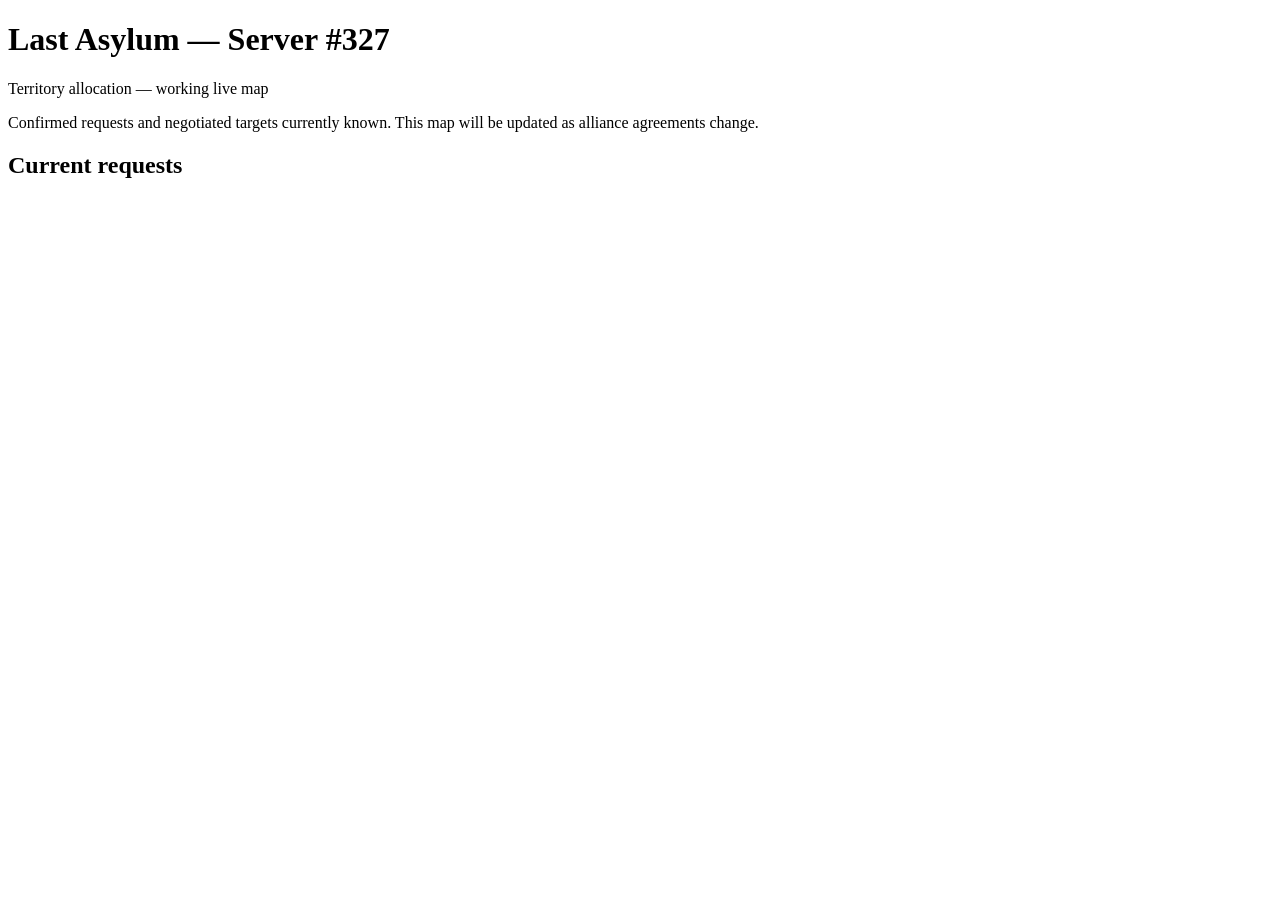
==== index.html @ d481925c "Create initial live Server 327 territory map" ====
<!doctype html>
<html lang="en"><head><meta charset="utf-8"><meta name="viewport" content="width=device-width,initial-scale=1"><title>Server 327 Territory Map</title><link rel="stylesheet" href="style.css"></head><body><header><h1>Last Asylum — Server #327</h1><p>Territory allocation — working live map</p></header><main><section class="notice">Confirmed requests and negotiated targets currently known. This map will be updated as alliance agreements change.</section><div id="map"></div><section><h2>Current requests</h2><div id="requests"></div></section></main><script src="data.js"></script><script src="app.js"></script></body></html>
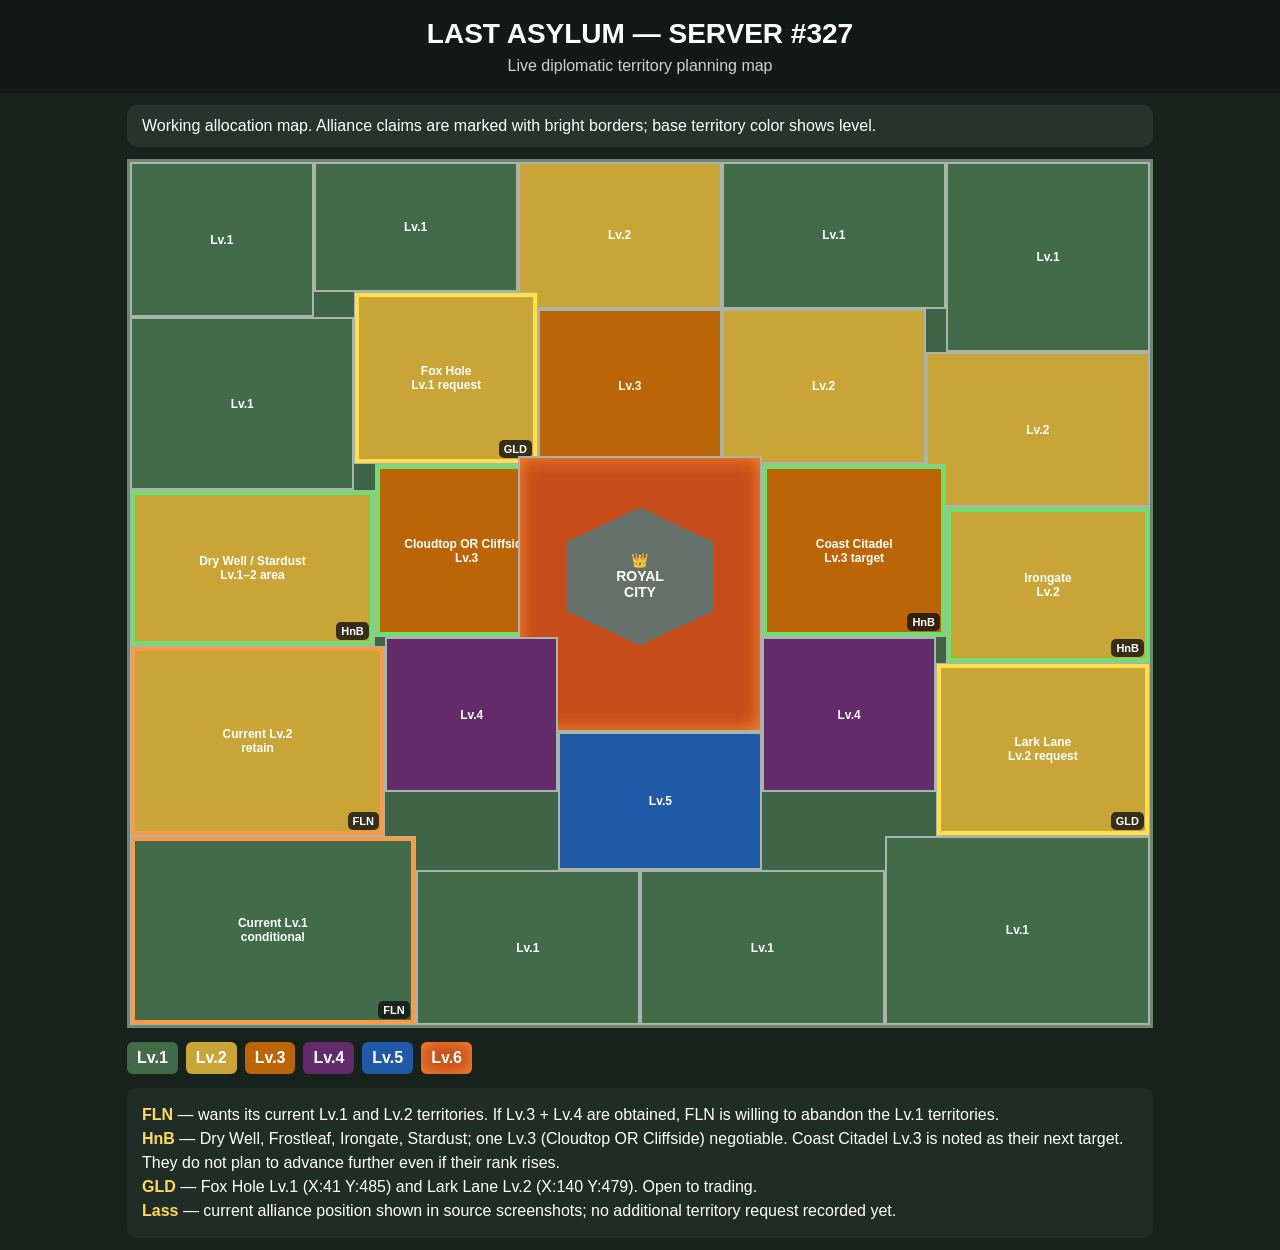
==== commit b10d3580: "Rebuild Server 327 map in game-style territory layout" ====
--- a/index.html
+++ b/index.html
@@ -1,2 +1 @@
-<!doctype html>
-<html lang="en"><head><meta charset="utf-8"><meta name="viewport" content="width=device-width,initial-scale=1"><title>Server 327 Territory Map</title><link rel="stylesheet" href="style.css"></head><body><header><h1>Last Asylum — Server #327</h1><p>Territory allocation — working live map</p></header><main><section class="notice">Confirmed requests and negotiated targets currently known. This map will be updated as alliance agreements change.</section><div id="map"></div><section><h2>Current requests</h2><div id="requests"></div></section></main><script src="data.js"></script><script src="app.js"></script></body></html>+<!doctype html><html lang="en"><head><meta charset="utf-8"><meta name="viewport" content="width=device-width,initial-scale=1"><title>Server 327 Territory Map</title><style>*{box-sizing:border-box}body{margin:0;background:#17221d;color:#fff;font-family:Arial,sans-serif}header{text-align:center;padding:18px 10px;background:#111a16}h1{margin:0;font-size:28px}header p{margin:7px 0 0;color:#cbd6cf}.wrap{max-width:1050px;margin:auto;padding:12px}.note{background:#26342c;padding:12px 15px;border-radius:10px;margin-bottom:12px}.map{position:relative;width:100%;aspect-ratio:1.18;background:#3f6448;border:3px solid #718474;overflow:hidden}.t{position:absolute;border:2px solid #aab5aa;display:flex;align-items:center;justify-content:center;text-align:center;font-weight:700;font-size:12px;padding:5px}.l1{background:#426b49}.l2{background:#c8a536}.l3{background:#bc6507}.l4{background:#632b69}.l5{background:#2059a6}.l6{background:#c64d19;box-shadow:0 0 18px #ff8b32 inset}.royal{position:absolute;left:42%;top:40%;width:16%;height:16%;background:#66706b;clip-path:polygon(50% 0,95% 25%,95% 75%,50% 100%,5% 75%,5% 25%);display:flex;align-items:center;justify-content:center;text-align:center;font-weight:bold;font-size:14px;z-index:5}.claim{outline:4px solid #fff;outline-offset:-5px}.claim:after{content:attr(data-a);position:absolute;right:4px;bottom:4px;background:#111c;padding:3px 5px;border-radius:5px;font-size:11px}.fln{outline-color:#ff9945}.hnb{outline-color:#6ee06e}.gld{outline-color:#ffe04b}.lass{outline-color:#e77aff}.legend{display:flex;gap:8px;flex-wrap:wrap;margin:14px 0}.key{padding:7px 10px;border-radius:6px;font-weight:bold}.requests{background:#202d26;padding:15px;border-radius:10px;line-height:1.5}.requests b{color:#ffd95a}@media(max-width:650px){.t{font-size:8px;padding:2px}.royal{font-size:9px}.claim:after{font-size:7px;padding:2px}.wrap{padding:5px}}</style></head><body><header><h1>LAST ASYLUM — SERVER #327</h1><p>Live diplomatic territory planning map</p></header><div class="wrap"><div class="note">Working allocation map. Alliance claims are marked with bright borders; base territory color shows level.</div><div class="map"><div class="t l1" style="left:0;top:0;width:18%;height:18%">Lv.1</div><div class="t l1" style="left:18%;top:0;width:20%;height:15%">Lv.1</div><div class="t l2" style="left:38%;top:0;width:20%;height:17%">Lv.2</div><div class="t l1" style="left:58%;top:0;width:22%;height:17%">Lv.1</div><div class="t l1" style="left:80%;top:0;width:20%;height:22%">Lv.1</div><div class="t l1" style="left:0;top:18%;width:22%;height:20%">Lv.1</div><div class="t l2 gld claim" data-a="GLD" style="left:22%;top:15%;width:18%;height:20%">Fox Hole<br>Lv.1 request</div><div class="t l3" style="left:40%;top:17%;width:18%;height:18%">Lv.3</div><div class="t l2" style="left:58%;top:17%;width:20%;height:18%">Lv.2</div><div class="t l2" style="left:78%;top:22%;width:22%;height:18%">Lv.2</div><div class="t l2 hnb claim" data-a="HnB" style="left:0;top:38%;width:24%;height:18%">Dry Well / Stardust<br>Lv.1–2 area</div><div class="t l3 hnb claim" data-a="HnB" style="left:24%;top:35%;width:18%;height:20%">Cloudtop OR Cliffside<br>Lv.3</div><div class="t l6" style="left:38%;top:34%;width:24%;height:32%">Inner Zone</div><div class="t l3 hnb claim" data-a="HnB" style="left:62%;top:35%;width:18%;height:20%">Coast Citadel<br>Lv.3 target</div><div class="t l2 hnb claim" data-a="HnB" style="left:80%;top:40%;width:20%;height:18%">Irongate<br>Lv.2</div><div class="royal">👑<br>ROYAL<br>CITY</div><div class="t l4" style="left:25%;top:55%;width:17%;height:18%">Lv.4</div><div class="t l4" style="left:62%;top:55%;width:17%;height:18%">Lv.4</div><div class="t l5" style="left:42%;top:66%;width:20%;height:16%">Lv.5</div><div class="t l2 fln claim" data-a="FLN" style="left:0;top:56%;width:25%;height:22%">Current Lv.2<br>retain</div><div class="t l2 gld claim" data-a="GLD" style="left:79%;top:58%;width:21%;height:20%">Lark Lane<br>Lv.2 request</div><div class="t l1 fln claim" data-a="FLN" style="left:0;top:78%;width:28%;height:22%">Current Lv.1<br>conditional</div><div class="t l1" style="left:28%;top:82%;width:22%;height:18%">Lv.1</div><div class="t l1" style="left:50%;top:82%;width:24%;height:18%">Lv.1</div><div class="t l1" style="left:74%;top:78%;width:26%;height:22%">Lv.1</div></div><div class="legend"><span class="key l1">Lv.1</span><span class="key l2">Lv.2</span><span class="key l3">Lv.3</span><span class="key l4">Lv.4</span><span class="key l5">Lv.5</span><span class="key l6">Lv.6</span></div><div class="requests"><b>FLN</b> — wants its current Lv.1 and Lv.2 territories. If Lv.3 + Lv.4 are obtained, FLN is willing to abandon the Lv.1 territories.<br><b>HnB</b> — Dry Well, Frostleaf, Irongate, Stardust; one Lv.3 (Cloudtop OR Cliffside) negotiable. Coast Citadel Lv.3 is noted as their next target. They do not plan to advance further even if their rank rises.<br><b>GLD</b> — Fox Hole Lv.1 (X:41 Y:485) and Lark Lane Lv.2 (X:140 Y:479). Open to trading.<br><b>Lass</b> — current alliance position shown in source screenshots; no additional territory request recorded yet.</div></div></body></html>
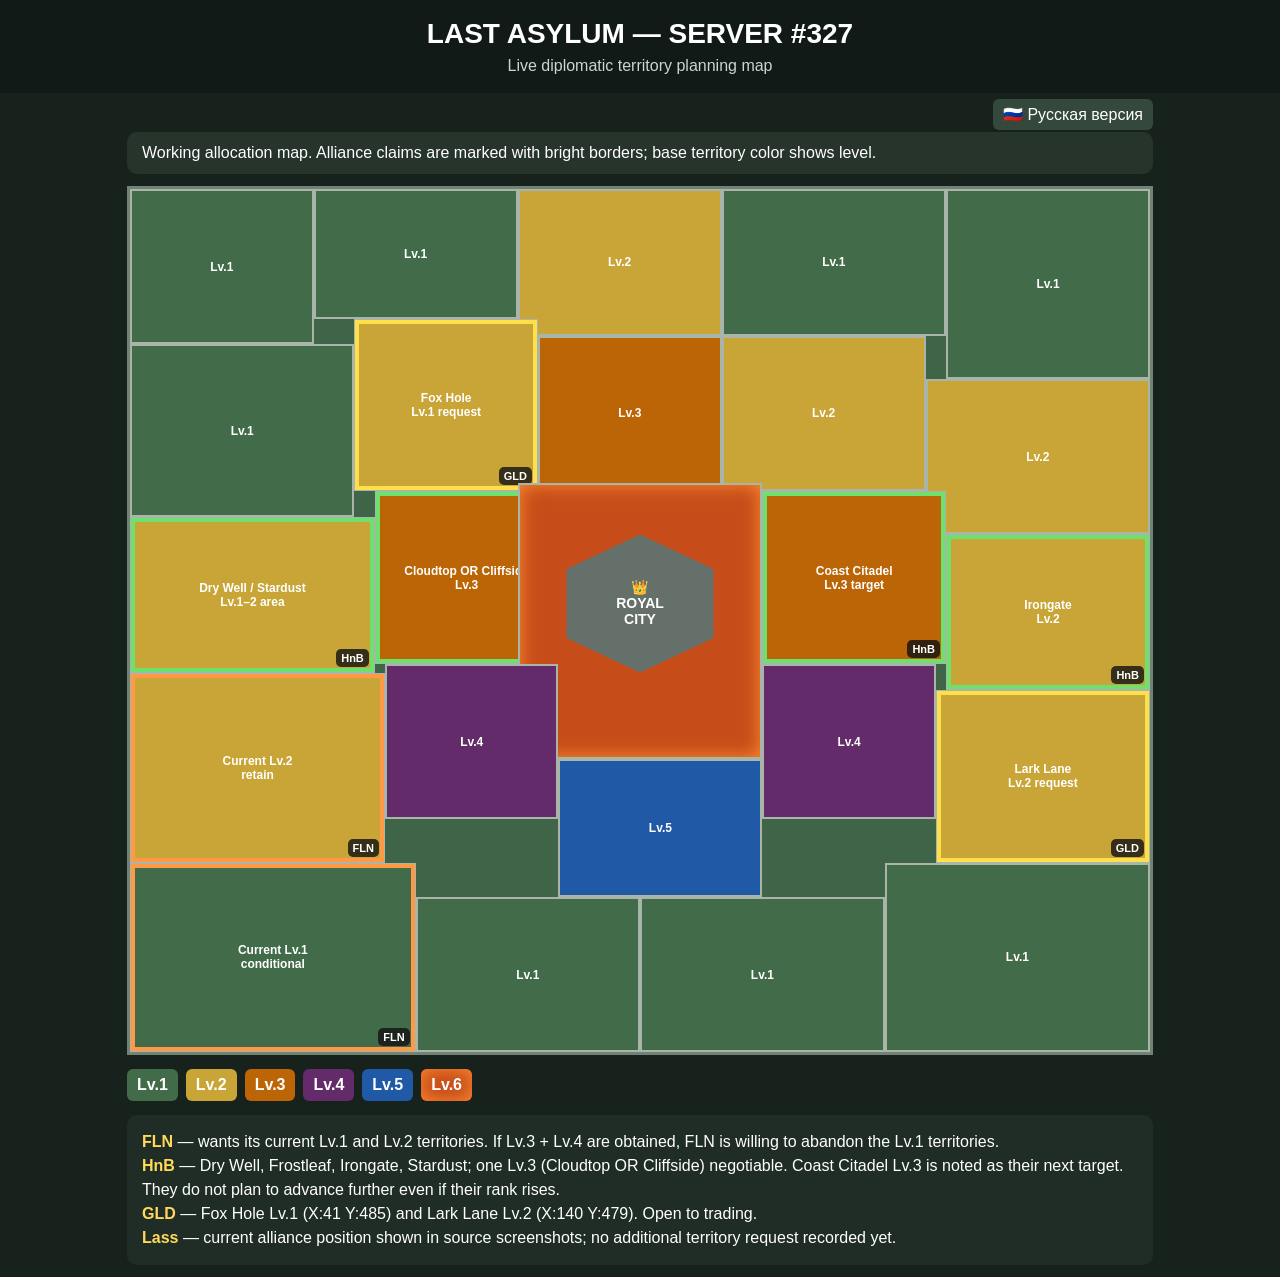
==== commit 9d6beca2: "Add Russian language switch to English map" ====
--- a/index.html
+++ b/index.html
@@ -1 +1 @@
-<!doctype html><html lang="en"><head><meta charset="utf-8"><meta name="viewport" content="width=device-width,initial-scale=1"><title>Server 327 Territory Map</title><style>*{box-sizing:border-box}body{margin:0;background:#17221d;color:#fff;font-family:Arial,sans-serif}header{text-align:center;padding:18px 10px;background:#111a16}h1{margin:0;font-size:28px}header p{margin:7px 0 0;color:#cbd6cf}.wrap{max-width:1050px;margin:auto;padding:12px}.note{background:#26342c;padding:12px 15px;border-radius:10px;margin-bottom:12px}.map{position:relative;width:100%;aspect-ratio:1.18;background:#3f6448;border:3px solid #718474;overflow:hidden}.t{position:absolute;border:2px solid #aab5aa;display:flex;align-items:center;justify-content:center;text-align:center;font-weight:700;font-size:12px;padding:5px}.l1{background:#426b49}.l2{background:#c8a536}.l3{background:#bc6507}.l4{background:#632b69}.l5{background:#2059a6}.l6{background:#c64d19;box-shadow:0 0 18px #ff8b32 inset}.royal{position:absolute;left:42%;top:40%;width:16%;height:16%;background:#66706b;clip-path:polygon(50% 0,95% 25%,95% 75%,50% 100%,5% 75%,5% 25%);display:flex;align-items:center;justify-content:center;text-align:center;font-weight:bold;font-size:14px;z-index:5}.claim{outline:4px solid #fff;outline-offset:-5px}.claim:after{content:attr(data-a);position:absolute;right:4px;bottom:4px;background:#111c;padding:3px 5px;border-radius:5px;font-size:11px}.fln{outline-color:#ff9945}.hnb{outline-color:#6ee06e}.gld{outline-color:#ffe04b}.lass{outline-color:#e77aff}.legend{display:flex;gap:8px;flex-wrap:wrap;margin:14px 0}.key{padding:7px 10px;border-radius:6px;font-weight:bold}.requests{background:#202d26;padding:15px;border-radius:10px;line-height:1.5}.requests b{color:#ffd95a}@media(max-width:650px){.t{font-size:8px;padding:2px}.royal{font-size:9px}.claim:after{font-size:7px;padding:2px}.wrap{padding:5px}}</style></head><body><header><h1>LAST ASYLUM — SERVER #327</h1><p>Live diplomatic territory planning map</p></header><div class="wrap"><div class="note">Working allocation map. Alliance claims are marked with bright borders; base territory color shows level.</div><div class="map"><div class="t l1" style="left:0;top:0;width:18%;height:18%">Lv.1</div><div class="t l1" style="left:18%;top:0;width:20%;height:15%">Lv.1</div><div class="t l2" style="left:38%;top:0;width:20%;height:17%">Lv.2</div><div class="t l1" style="left:58%;top:0;width:22%;height:17%">Lv.1</div><div class="t l1" style="left:80%;top:0;width:20%;height:22%">Lv.1</div><div class="t l1" style="left:0;top:18%;width:22%;height:20%">Lv.1</div><div class="t l2 gld claim" data-a="GLD" style="left:22%;top:15%;width:18%;height:20%">Fox Hole<br>Lv.1 request</div><div class="t l3" style="left:40%;top:17%;width:18%;height:18%">Lv.3</div><div class="t l2" style="left:58%;top:17%;width:20%;height:18%">Lv.2</div><div class="t l2" style="left:78%;top:22%;width:22%;height:18%">Lv.2</div><div class="t l2 hnb claim" data-a="HnB" style="left:0;top:38%;width:24%;height:18%">Dry Well / Stardust<br>Lv.1–2 area</div><div class="t l3 hnb claim" data-a="HnB" style="left:24%;top:35%;width:18%;height:20%">Cloudtop OR Cliffside<br>Lv.3</div><div class="t l6" style="left:38%;top:34%;width:24%;height:32%">Inner Zone</div><div class="t l3 hnb claim" data-a="HnB" style="left:62%;top:35%;width:18%;height:20%">Coast Citadel<br>Lv.3 target</div><div class="t l2 hnb claim" data-a="HnB" style="left:80%;top:40%;width:20%;height:18%">Irongate<br>Lv.2</div><div class="royal">👑<br>ROYAL<br>CITY</div><div class="t l4" style="left:25%;top:55%;width:17%;height:18%">Lv.4</div><div class="t l4" style="left:62%;top:55%;width:17%;height:18%">Lv.4</div><div class="t l5" style="left:42%;top:66%;width:20%;height:16%">Lv.5</div><div class="t l2 fln claim" data-a="FLN" style="left:0;top:56%;width:25%;height:22%">Current Lv.2<br>retain</div><div class="t l2 gld claim" data-a="GLD" style="left:79%;top:58%;width:21%;height:20%">Lark Lane<br>Lv.2 request</div><div class="t l1 fln claim" data-a="FLN" style="left:0;top:78%;width:28%;height:22%">Current Lv.1<br>conditional</div><div class="t l1" style="left:28%;top:82%;width:22%;height:18%">Lv.1</div><div class="t l1" style="left:50%;top:82%;width:24%;height:18%">Lv.1</div><div class="t l1" style="left:74%;top:78%;width:26%;height:22%">Lv.1</div></div><div class="legend"><span class="key l1">Lv.1</span><span class="key l2">Lv.2</span><span class="key l3">Lv.3</span><span class="key l4">Lv.4</span><span class="key l5">Lv.5</span><span class="key l6">Lv.6</span></div><div class="requests"><b>FLN</b> — wants its current Lv.1 and Lv.2 territories. If Lv.3 + Lv.4 are obtained, FLN is willing to abandon the Lv.1 territories.<br><b>HnB</b> — Dry Well, Frostleaf, Irongate, Stardust; one Lv.3 (Cloudtop OR Cliffside) negotiable. Coast Citadel Lv.3 is noted as their next target. They do not plan to advance further even if their rank rises.<br><b>GLD</b> — Fox Hole Lv.1 (X:41 Y:485) and Lark Lane Lv.2 (X:140 Y:479). Open to trading.<br><b>Lass</b> — current alliance position shown in source screenshots; no additional territory request recorded yet.</div></div></body></html>+<!doctype html><html lang="en"><head><meta charset="utf-8"><meta name="viewport" content="width=device-width,initial-scale=1"><title>Server 327 Territory Map</title><style>*{box-sizing:border-box}body{margin:0;background:#17221d;color:#fff;font-family:Arial,sans-serif}header{text-align:center;padding:18px 10px;background:#111a16}h1{margin:0;font-size:28px}header p{margin:7px 0 0;color:#cbd6cf}.wrap{max-width:1050px;margin:auto;padding:12px}.note{background:#26342c;padding:12px 15px;border-radius:10px;margin-bottom:12px}.lang{text-align:right;margin-bottom:8px}.lang a{color:#fff;background:#34483b;padding:7px 10px;border-radius:6px;text-decoration:none}.map{position:relative;width:100%;aspect-ratio:1.18;background:#3f6448;border:3px solid #718474;overflow:hidden}.t{position:absolute;border:2px solid #aab5aa;display:flex;align-items:center;justify-content:center;text-align:center;font-weight:700;font-size:12px;padding:5px}.l1{background:#426b49}.l2{background:#c8a536}.l3{background:#bc6507}.l4{background:#632b69}.l5{background:#2059a6}.l6{background:#c64d19;box-shadow:0 0 18px #ff8b32 inset}.royal{position:absolute;left:42%;top:40%;width:16%;height:16%;background:#66706b;clip-path:polygon(50% 0,95% 25%,95% 75%,50% 100%,5% 75%,5% 25%);display:flex;align-items:center;justify-content:center;text-align:center;font-weight:bold;font-size:14px;z-index:5}.claim{outline:4px solid #fff;outline-offset:-5px}.claim:after{content:attr(data-a);position:absolute;right:4px;bottom:4px;background:#111c;padding:3px 5px;border-radius:5px;font-size:11px}.fln{outline-color:#ff9945}.hnb{outline-color:#6ee06e}.gld{outline-color:#ffe04b}.lass{outline-color:#e77aff}.legend{display:flex;gap:8px;flex-wrap:wrap;margin:14px 0}.key{padding:7px 10px;border-radius:6px;font-weight:bold}.requests{background:#202d26;padding:15px;border-radius:10px;line-height:1.5}.requests b{color:#ffd95a}@media(max-width:650px){.t{font-size:8px;padding:2px}.royal{font-size:9px}.claim:after{font-size:7px;padding:2px}.wrap{padding:5px}}</style></head><body><header><h1>LAST ASYLUM — SERVER #327</h1><p>Live diplomatic territory planning map</p></header><div class="wrap"><div class="lang"><a href="ru.html">🇷🇺 Русская версия</a></div><div class="note">Working allocation map. Alliance claims are marked with bright borders; base territory color shows level.</div><div class="map"><div class="t l1" style="left:0;top:0;width:18%;height:18%">Lv.1</div><div class="t l1" style="left:18%;top:0;width:20%;height:15%">Lv.1</div><div class="t l2" style="left:38%;top:0;width:20%;height:17%">Lv.2</div><div class="t l1" style="left:58%;top:0;width:22%;height:17%">Lv.1</div><div class="t l1" style="left:80%;top:0;width:20%;height:22%">Lv.1</div><div class="t l1" style="left:0;top:18%;width:22%;height:20%">Lv.1</div><div class="t l2 gld claim" data-a="GLD" style="left:22%;top:15%;width:18%;height:20%">Fox Hole<br>Lv.1 request</div><div class="t l3" style="left:40%;top:17%;width:18%;height:18%">Lv.3</div><div class="t l2" style="left:58%;top:17%;width:20%;height:18%">Lv.2</div><div class="t l2" style="left:78%;top:22%;width:22%;height:18%">Lv.2</div><div class="t l2 hnb claim" data-a="HnB" style="left:0;top:38%;width:24%;height:18%">Dry Well / Stardust<br>Lv.1–2 area</div><div class="t l3 hnb claim" data-a="HnB" style="left:24%;top:35%;width:18%;height:20%">Cloudtop OR Cliffside<br>Lv.3</div><div class="t l6" style="left:38%;top:34%;width:24%;height:32%">Inner Zone</div><div class="t l3 hnb claim" data-a="HnB" style="left:62%;top:35%;width:18%;height:20%">Coast Citadel<br>Lv.3 target</div><div class="t l2 hnb claim" data-a="HnB" style="left:80%;top:40%;width:20%;height:18%">Irongate<br>Lv.2</div><div class="royal">👑<br>ROYAL<br>CITY</div><div class="t l4" style="left:25%;top:55%;width:17%;height:18%">Lv.4</div><div class="t l4" style="left:62%;top:55%;width:17%;height:18%">Lv.4</div><div class="t l5" style="left:42%;top:66%;width:20%;height:16%">Lv.5</div><div class="t l2 fln claim" data-a="FLN" style="left:0;top:56%;width:25%;height:22%">Current Lv.2<br>retain</div><div class="t l2 gld claim" data-a="GLD" style="left:79%;top:58%;width:21%;height:20%">Lark Lane<br>Lv.2 request</div><div class="t l1 fln claim" data-a="FLN" style="left:0;top:78%;width:28%;height:22%">Current Lv.1<br>conditional</div><div class="t l1" style="left:28%;top:82%;width:22%;height:18%">Lv.1</div><div class="t l1" style="left:50%;top:82%;width:24%;height:18%">Lv.1</div><div class="t l1" style="left:74%;top:78%;width:26%;height:22%">Lv.1</div></div><div class="legend"><span class="key l1">Lv.1</span><span class="key l2">Lv.2</span><span class="key l3">Lv.3</span><span class="key l4">Lv.4</span><span class="key l5">Lv.5</span><span class="key l6">Lv.6</span></div><div class="requests"><b>FLN</b> — wants its current Lv.1 and Lv.2 territories. If Lv.3 + Lv.4 are obtained, FLN is willing to abandon the Lv.1 territories.<br><b>HnB</b> — Dry Well, Frostleaf, Irongate, Stardust; one Lv.3 (Cloudtop OR Cliffside) negotiable. Coast Citadel Lv.3 is noted as their next target. They do not plan to advance further even if their rank rises.<br><b>GLD</b> — Fox Hole Lv.1 (X:41 Y:485) and Lark Lane Lv.2 (X:140 Y:479). Open to trading.<br><b>Lass</b> — current alliance position shown in source screenshots; no additional territory request recorded yet.</div></div></body></html>
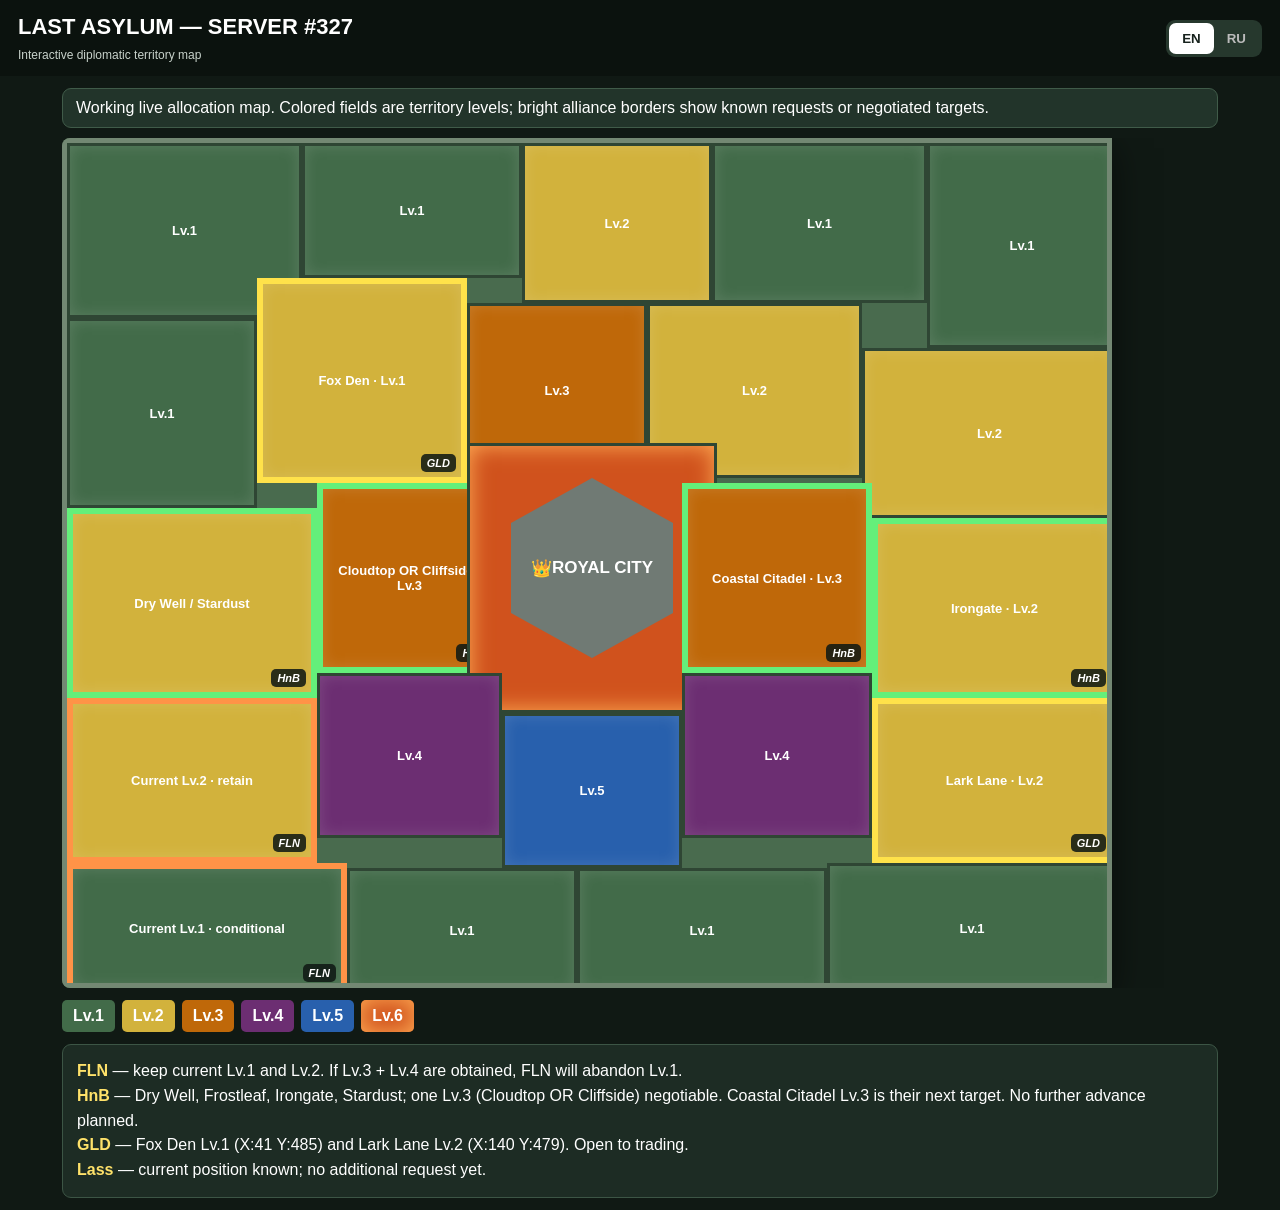
==== commit c6879946: "Rebuild map as bilingual interactive territory map" ====
--- a/index.html
+++ b/index.html
@@ -1 +1 @@
-<!doctype html><html lang="en"><head><meta charset="utf-8"><meta name="viewport" content="width=device-width,initial-scale=1"><title>Server 327 Territory Map</title><style>*{box-sizing:border-box}body{margin:0;background:#17221d;color:#fff;font-family:Arial,sans-serif}header{text-align:center;padding:18px 10px;background:#111a16}h1{margin:0;font-size:28px}header p{margin:7px 0 0;color:#cbd6cf}.wrap{max-width:1050px;margin:auto;padding:12px}.note{background:#26342c;padding:12px 15px;border-radius:10px;margin-bottom:12px}.lang{text-align:right;margin-bottom:8px}.lang a{color:#fff;background:#34483b;padding:7px 10px;border-radius:6px;text-decoration:none}.map{position:relative;width:100%;aspect-ratio:1.18;background:#3f6448;border:3px solid #718474;overflow:hidden}.t{position:absolute;border:2px solid #aab5aa;display:flex;align-items:center;justify-content:center;text-align:center;font-weight:700;font-size:12px;padding:5px}.l1{background:#426b49}.l2{background:#c8a536}.l3{background:#bc6507}.l4{background:#632b69}.l5{background:#2059a6}.l6{background:#c64d19;box-shadow:0 0 18px #ff8b32 inset}.royal{position:absolute;left:42%;top:40%;width:16%;height:16%;background:#66706b;clip-path:polygon(50% 0,95% 25%,95% 75%,50% 100%,5% 75%,5% 25%);display:flex;align-items:center;justify-content:center;text-align:center;font-weight:bold;font-size:14px;z-index:5}.claim{outline:4px solid #fff;outline-offset:-5px}.claim:after{content:attr(data-a);position:absolute;right:4px;bottom:4px;background:#111c;padding:3px 5px;border-radius:5px;font-size:11px}.fln{outline-color:#ff9945}.hnb{outline-color:#6ee06e}.gld{outline-color:#ffe04b}.lass{outline-color:#e77aff}.legend{display:flex;gap:8px;flex-wrap:wrap;margin:14px 0}.key{padding:7px 10px;border-radius:6px;font-weight:bold}.requests{background:#202d26;padding:15px;border-radius:10px;line-height:1.5}.requests b{color:#ffd95a}@media(max-width:650px){.t{font-size:8px;padding:2px}.royal{font-size:9px}.claim:after{font-size:7px;padding:2px}.wrap{padding:5px}}</style></head><body><header><h1>LAST ASYLUM — SERVER #327</h1><p>Live diplomatic territory planning map</p></header><div class="wrap"><div class="lang"><a href="ru.html">🇷🇺 Русская версия</a></div><div class="note">Working allocation map. Alliance claims are marked with bright borders; base territory color shows level.</div><div class="map"><div class="t l1" style="left:0;top:0;width:18%;height:18%">Lv.1</div><div class="t l1" style="left:18%;top:0;width:20%;height:15%">Lv.1</div><div class="t l2" style="left:38%;top:0;width:20%;height:17%">Lv.2</div><div class="t l1" style="left:58%;top:0;width:22%;height:17%">Lv.1</div><div class="t l1" style="left:80%;top:0;width:20%;height:22%">Lv.1</div><div class="t l1" style="left:0;top:18%;width:22%;height:20%">Lv.1</div><div class="t l2 gld claim" data-a="GLD" style="left:22%;top:15%;width:18%;height:20%">Fox Hole<br>Lv.1 request</div><div class="t l3" style="left:40%;top:17%;width:18%;height:18%">Lv.3</div><div class="t l2" style="left:58%;top:17%;width:20%;height:18%">Lv.2</div><div class="t l2" style="left:78%;top:22%;width:22%;height:18%">Lv.2</div><div class="t l2 hnb claim" data-a="HnB" style="left:0;top:38%;width:24%;height:18%">Dry Well / Stardust<br>Lv.1–2 area</div><div class="t l3 hnb claim" data-a="HnB" style="left:24%;top:35%;width:18%;height:20%">Cloudtop OR Cliffside<br>Lv.3</div><div class="t l6" style="left:38%;top:34%;width:24%;height:32%">Inner Zone</div><div class="t l3 hnb claim" data-a="HnB" style="left:62%;top:35%;width:18%;height:20%">Coast Citadel<br>Lv.3 target</div><div class="t l2 hnb claim" data-a="HnB" style="left:80%;top:40%;width:20%;height:18%">Irongate<br>Lv.2</div><div class="royal">👑<br>ROYAL<br>CITY</div><div class="t l4" style="left:25%;top:55%;width:17%;height:18%">Lv.4</div><div class="t l4" style="left:62%;top:55%;width:17%;height:18%">Lv.4</div><div class="t l5" style="left:42%;top:66%;width:20%;height:16%">Lv.5</div><div class="t l2 fln claim" data-a="FLN" style="left:0;top:56%;width:25%;height:22%">Current Lv.2<br>retain</div><div class="t l2 gld claim" data-a="GLD" style="left:79%;top:58%;width:21%;height:20%">Lark Lane<br>Lv.2 request</div><div class="t l1 fln claim" data-a="FLN" style="left:0;top:78%;width:28%;height:22%">Current Lv.1<br>conditional</div><div class="t l1" style="left:28%;top:82%;width:22%;height:18%">Lv.1</div><div class="t l1" style="left:50%;top:82%;width:24%;height:18%">Lv.1</div><div class="t l1" style="left:74%;top:78%;width:26%;height:22%">Lv.1</div></div><div class="legend"><span class="key l1">Lv.1</span><span class="key l2">Lv.2</span><span class="key l3">Lv.3</span><span class="key l4">Lv.4</span><span class="key l5">Lv.5</span><span class="key l6">Lv.6</span></div><div class="requests"><b>FLN</b> — wants its current Lv.1 and Lv.2 territories. If Lv.3 + Lv.4 are obtained, FLN is willing to abandon the Lv.1 territories.<br><b>HnB</b> — Dry Well, Frostleaf, Irongate, Stardust; one Lv.3 (Cloudtop OR Cliffside) negotiable. Coast Citadel Lv.3 is noted as their next target. They do not plan to advance further even if their rank rises.<br><b>GLD</b> — Fox Hole Lv.1 (X:41 Y:485) and Lark Lane Lv.2 (X:140 Y:479). Open to trading.<br><b>Lass</b> — current alliance position shown in source screenshots; no additional territory request recorded yet.</div></div></body></html>+<!doctype html><html lang="en"><head><meta charset="utf-8"><meta name="viewport" content="width=device-width,initial-scale=1"><title>Server 327 Territory Map</title><style>*{box-sizing:border-box}body{margin:0;background:#101914;color:#fff;font-family:Arial,sans-serif}header{padding:14px 18px;background:#0b120e;display:flex;align-items:center;justify-content:space-between;gap:12px}h1{font-size:22px;margin:0}.switch{display:flex;background:#26382d;border-radius:9px;padding:3px}.switch button{border:0;background:transparent;color:#bbb;padding:8px 13px;border-radius:7px;font-weight:bold;cursor:pointer}.switch button.on{background:#fff;color:#17221d}.wrap{max-width:1180px;margin:auto;padding:12px}.note{background:#22342a;border:1px solid #405b49;padding:10px 13px;border-radius:9px;margin-bottom:10px}.board{overflow:auto;border-radius:8px}.map{position:relative;width:1050px;height:850px;background:#496b4e;border:5px solid #738873;overflow:hidden;box-shadow:0 10px 35px #0008}.zone{position:absolute;border:3px solid #2f4634;box-shadow:inset 0 0 15px #fff2;display:flex;align-items:center;justify-content:center;text-align:center;font-weight:800;font-size:13px;padding:5px}.l1{background:#426b49}.l2{background:#d2b23c}.l3{background:#bf6809}.l4{background:#6c2e72}.l5{background:#2860ad}.l6{background:#d0521d;box-shadow:inset 0 0 22px #ffad55}.claim{border-width:6px}.fln{border-color:#ff9347}.hnb{border-color:#64ef7a}.gld{border-color:#ffe24a}.lass{border-color:#ef72ff}.tag{position:absolute;right:5px;bottom:5px;background:#101914dd;border-radius:5px;padding:3px 6px;font-size:11px}.royal{position:absolute;left:435px;top:335px;width:180px;height:180px;background:#707a74;clip-path:polygon(50% 0,95% 25%,95% 75%,50% 100%,5% 75%,5% 25%);z-index:10;display:flex;align-items:center;justify-content:center;text-align:center;font-size:17px;font-weight:bold;filter:drop-shadow(0 4px 6px #0008)}.legend{display:flex;gap:7px;flex-wrap:wrap;margin:12px 0}.key{padding:7px 11px;border-radius:5px;font-weight:bold}.details{background:#1d2c24;border:1px solid #3c5545;border-radius:9px;padding:14px;line-height:1.55}.details b{color:#ffe26a}.small{font-size:12px;color:#c8d2cb;margin-top:8px}@media(max-width:650px){header{align-items:flex-start;flex-direction:column}.wrap{padding:6px}.map{transform-origin:top left}.note{font-size:13px}}</style></head><body><header><div><h1 id="title">LAST ASYLUM — SERVER #327</h1><div id="sub" class="small">Interactive diplomatic territory map</div></div><div class="switch"><button id="en" class="on" onclick="lang('en')">EN</button><button id="ru" onclick="lang('ru')">RU</button></div></header><div class="wrap"><div class="note" id="note"></div><div class="board"><div class="map"><div class="zone l1" style="left:0;top:0;width:235px;height:175px">Lv.1</div><div class="zone l1" style="left:235px;top:0;width:220px;height:135px">Lv.1</div><div class="zone l2" style="left:455px;top:0;width:190px;height:160px">Lv.2</div><div class="zone l1" style="left:645px;top:0;width:215px;height:160px">Lv.1</div><div class="zone l1" style="left:860px;top:0;width:190px;height:205px">Lv.1</div><div class="zone l1" style="left:0;top:175px;width:190px;height:190px">Lv.1</div><div class="zone l2 gld claim" style="left:190px;top:135px;width:210px;height:205px"><span data-en="Fox Den · Lv.1" data-ru="Лисья нора · ур.1"></span><i class="tag">GLD</i></div><div class="zone l3" style="left:400px;top:160px;width:180px;height:175px">Lv.3</div><div class="zone l2" style="left:580px;top:160px;width:215px;height:175px">Lv.2</div><div class="zone l2" style="left:795px;top:205px;width:255px;height:170px">Lv.2</div><div class="zone l2 hnb claim" style="left:0;top:365px;width:250px;height:190px"><span data-en="Dry Well / Stardust" data-ru="Сухой колодец / Звёздная пыль"></span><i class="tag">HnB</i></div><div class="zone l3 hnb claim" style="left:250px;top:340px;width:185px;height:190px"><span data-en="Cloudtop OR Cliffside · Lv.3" data-ru="Cloudtop ИЛИ Cliffside · ур.3"></span><i class="tag">HnB</i></div><div class="zone l6" style="left:400px;top:300px;width:250px;height:270px"><span data-en="Inner Zone" data-ru="Внутренняя зона"></span></div><div class="zone l3 hnb claim" style="left:615px;top:340px;width:190px;height:190px"><span data-en="Coastal Citadel · Lv.3" data-ru="Прибрежная цитадель · ур.3"></span><i class="tag">HnB</i></div><div class="zone l2 hnb claim" style="left:805px;top:375px;width:245px;height:180px"><span data-en="Irongate · Lv.2" data-ru="Айронгейт · ур.2"></span><i class="tag">HnB</i></div><div class="royal">👑<br><span data-en="ROYAL CITY" data-ru="КОРОЛЕВСКИЙ ГОРОД"></span></div><div class="zone l4" style="left:250px;top:530px;width:185px;height:165px">Lv.4</div><div class="zone l4" style="left:615px;top:530px;width:190px;height:165px">Lv.4</div><div class="zone l5" style="left:435px;top:570px;width:180px;height:155px">Lv.5</div><div class="zone l2 fln claim" style="left:0;top:555px;width:250px;height:165px"><span data-en="Current Lv.2 · retain" data-ru="Текущая ур.2 · оставить"></span><i class="tag">FLN</i></div><div class="zone l2 gld claim" style="left:805px;top:555px;width:245px;height:165px"><span data-en="Lark Lane · Lv.2" data-ru="Жаворонковый переулок · ур.2"></span><i class="tag">GLD</i></div><div class="zone l1 fln claim" style="left:0;top:720px;width:280px;height:130px"><span data-en="Current Lv.1 · conditional" data-ru="Текущая ур.1 · условно"></span><i class="tag">FLN</i></div><div class="zone l1" style="left:280px;top:725px;width:230px;height:125px">Lv.1</div><div class="zone l1" style="left:510px;top:725px;width:250px;height:125px">Lv.1</div><div class="zone l1" style="left:760px;top:720px;width:290px;height:130px">Lv.1</div></div></div><div class="legend"><span class="key l1">Lv.1</span><span class="key l2">Lv.2</span><span class="key l3">Lv.3</span><span class="key l4">Lv.4</span><span class="key l5">Lv.5</span><span class="key l6">Lv.6</span></div><div class="details" id="details"></div></div><script>const T={en:{note:'Working live allocation map. Colored fields are territory levels; bright alliance borders show known requests or negotiated targets.',details:'<b>FLN</b> — keep current Lv.1 and Lv.2. If Lv.3 + Lv.4 are obtained, FLN will abandon Lv.1.<br><b>HnB</b> — Dry Well, Frostleaf, Irongate, Stardust; one Lv.3 (Cloudtop OR Cliffside) negotiable. Coastal Citadel Lv.3 is their next target. No further advance planned.<br><b>GLD</b> — Fox Den Lv.1 (X:41 Y:485) and Lark Lane Lv.2 (X:140 Y:479). Open to trading.<br><b>Lass</b> — current position known; no additional request yet.'},ru:{note:'Рабочая карта распределения в реальном времени. Цвет поля показывает уровень территории, яркая рамка альянса — известную заявку или согласуемую цель.',details:'<b>FLN</b> — сохранить текущие территории ур.1 и ур.2. Если получат ур.3 + ур.4, откажутся от ур.1.<br><b>HnB</b> — Сухой колодец, Frostleaf, Irongate, Stardust; одна территория ур.3 (Cloudtop ИЛИ Cliffside) обсуждается. Прибрежная цитадель ур.3 — следующая цель. Дальше продвигаться не планируют.<br><b>GLD</b> — Лисья нора ур.1 (X:41 Y:485) и Жаворонковый переулок ур.2 (X:140 Y:479). Готовы к обмену.<br><b>Lass</b> — текущая позиция известна; дополнительных заявок пока нет.'}};function lang(l){document.documentElement.lang=l;document.getElementById('en').classList.toggle('on',l==='en');document.getElementById('ru').classList.toggle('on',l==='ru');document.getElementById('sub').textContent=l==='en'?'Interactive diplomatic territory map':'Интерактивная дипломатическая карта территорий';document.getElementById('note').textContent=T[l].note;document.getElementById('details').innerHTML=T[l].details;document.querySelectorAll('[data-en]').forEach(x=>x.textContent=x.dataset[l]);localStorage.setItem('mapLang',l)}lang(localStorage.getItem('mapLang')||'en');</script></body></html>
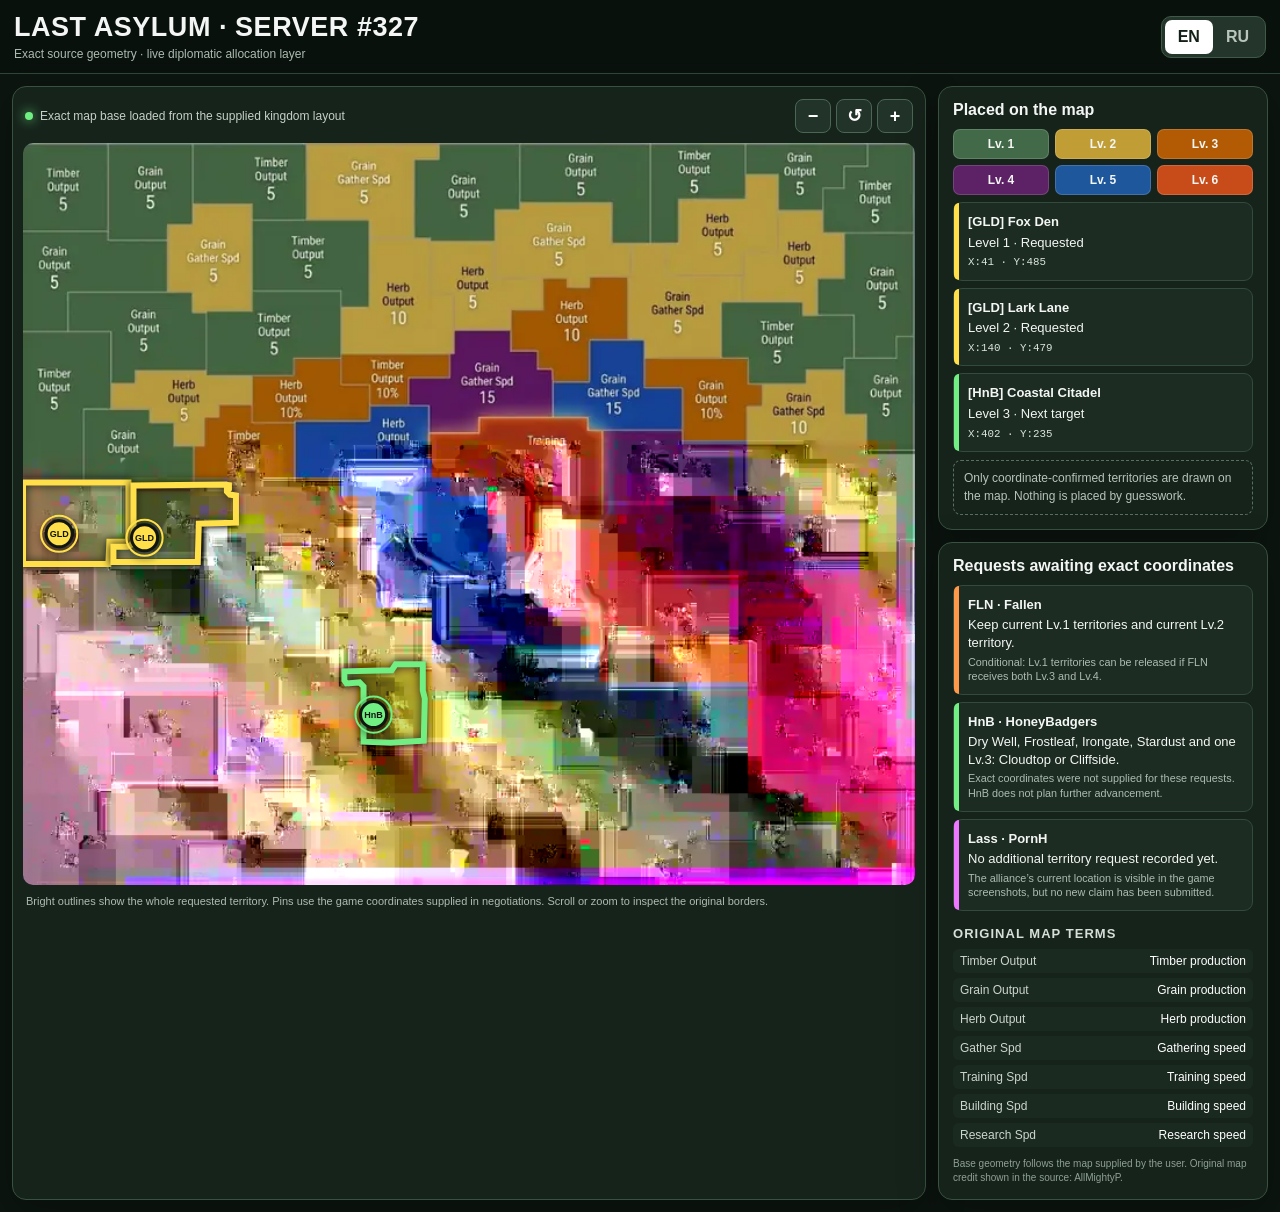
==== commit 529c58c4: "Replace rough diagram with exact bilingual territory map" ====
--- a/index.html
+++ b/index.html
@@ -1 +1,271 @@
-<!doctype html><html lang="en"><head><meta charset="utf-8"><meta name="viewport" content="width=device-width,initial-scale=1"><title>Server 327 Territory Map</title><style>*{box-sizing:border-box}body{margin:0;background:#101914;color:#fff;font-family:Arial,sans-serif}header{padding:14px 18px;background:#0b120e;display:flex;align-items:center;justify-content:space-between;gap:12px}h1{font-size:22px;margin:0}.switch{display:flex;background:#26382d;border-radius:9px;padding:3px}.switch button{border:0;background:transparent;color:#bbb;padding:8px 13px;border-radius:7px;font-weight:bold;cursor:pointer}.switch button.on{background:#fff;color:#17221d}.wrap{max-width:1180px;margin:auto;padding:12px}.note{background:#22342a;border:1px solid #405b49;padding:10px 13px;border-radius:9px;margin-bottom:10px}.board{overflow:auto;border-radius:8px}.map{position:relative;width:1050px;height:850px;background:#496b4e;border:5px solid #738873;overflow:hidden;box-shadow:0 10px 35px #0008}.zone{position:absolute;border:3px solid #2f4634;box-shadow:inset 0 0 15px #fff2;display:flex;align-items:center;justify-content:center;text-align:center;font-weight:800;font-size:13px;padding:5px}.l1{background:#426b49}.l2{background:#d2b23c}.l3{background:#bf6809}.l4{background:#6c2e72}.l5{background:#2860ad}.l6{background:#d0521d;box-shadow:inset 0 0 22px #ffad55}.claim{border-width:6px}.fln{border-color:#ff9347}.hnb{border-color:#64ef7a}.gld{border-color:#ffe24a}.lass{border-color:#ef72ff}.tag{position:absolute;right:5px;bottom:5px;background:#101914dd;border-radius:5px;padding:3px 6px;font-size:11px}.royal{position:absolute;left:435px;top:335px;width:180px;height:180px;background:#707a74;clip-path:polygon(50% 0,95% 25%,95% 75%,50% 100%,5% 75%,5% 25%);z-index:10;display:flex;align-items:center;justify-content:center;text-align:center;font-size:17px;font-weight:bold;filter:drop-shadow(0 4px 6px #0008)}.legend{display:flex;gap:7px;flex-wrap:wrap;margin:12px 0}.key{padding:7px 11px;border-radius:5px;font-weight:bold}.details{background:#1d2c24;border:1px solid #3c5545;border-radius:9px;padding:14px;line-height:1.55}.details b{color:#ffe26a}.small{font-size:12px;color:#c8d2cb;margin-top:8px}@media(max-width:650px){header{align-items:flex-start;flex-direction:column}.wrap{padding:6px}.map{transform-origin:top left}.note{font-size:13px}}</style></head><body><header><div><h1 id="title">LAST ASYLUM — SERVER #327</h1><div id="sub" class="small">Interactive diplomatic territory map</div></div><div class="switch"><button id="en" class="on" onclick="lang('en')">EN</button><button id="ru" onclick="lang('ru')">RU</button></div></header><div class="wrap"><div class="note" id="note"></div><div class="board"><div class="map"><div class="zone l1" style="left:0;top:0;width:235px;height:175px">Lv.1</div><div class="zone l1" style="left:235px;top:0;width:220px;height:135px">Lv.1</div><div class="zone l2" style="left:455px;top:0;width:190px;height:160px">Lv.2</div><div class="zone l1" style="left:645px;top:0;width:215px;height:160px">Lv.1</div><div class="zone l1" style="left:860px;top:0;width:190px;height:205px">Lv.1</div><div class="zone l1" style="left:0;top:175px;width:190px;height:190px">Lv.1</div><div class="zone l2 gld claim" style="left:190px;top:135px;width:210px;height:205px"><span data-en="Fox Den · Lv.1" data-ru="Лисья нора · ур.1"></span><i class="tag">GLD</i></div><div class="zone l3" style="left:400px;top:160px;width:180px;height:175px">Lv.3</div><div class="zone l2" style="left:580px;top:160px;width:215px;height:175px">Lv.2</div><div class="zone l2" style="left:795px;top:205px;width:255px;height:170px">Lv.2</div><div class="zone l2 hnb claim" style="left:0;top:365px;width:250px;height:190px"><span data-en="Dry Well / Stardust" data-ru="Сухой колодец / Звёздная пыль"></span><i class="tag">HnB</i></div><div class="zone l3 hnb claim" style="left:250px;top:340px;width:185px;height:190px"><span data-en="Cloudtop OR Cliffside · Lv.3" data-ru="Cloudtop ИЛИ Cliffside · ур.3"></span><i class="tag">HnB</i></div><div class="zone l6" style="left:400px;top:300px;width:250px;height:270px"><span data-en="Inner Zone" data-ru="Внутренняя зона"></span></div><div class="zone l3 hnb claim" style="left:615px;top:340px;width:190px;height:190px"><span data-en="Coastal Citadel · Lv.3" data-ru="Прибрежная цитадель · ур.3"></span><i class="tag">HnB</i></div><div class="zone l2 hnb claim" style="left:805px;top:375px;width:245px;height:180px"><span data-en="Irongate · Lv.2" data-ru="Айронгейт · ур.2"></span><i class="tag">HnB</i></div><div class="royal">👑<br><span data-en="ROYAL CITY" data-ru="КОРОЛЕВСКИЙ ГОРОД"></span></div><div class="zone l4" style="left:250px;top:530px;width:185px;height:165px">Lv.4</div><div class="zone l4" style="left:615px;top:530px;width:190px;height:165px">Lv.4</div><div class="zone l5" style="left:435px;top:570px;width:180px;height:155px">Lv.5</div><div class="zone l2 fln claim" style="left:0;top:555px;width:250px;height:165px"><span data-en="Current Lv.2 · retain" data-ru="Текущая ур.2 · оставить"></span><i class="tag">FLN</i></div><div class="zone l2 gld claim" style="left:805px;top:555px;width:245px;height:165px"><span data-en="Lark Lane · Lv.2" data-ru="Жаворонковый переулок · ур.2"></span><i class="tag">GLD</i></div><div class="zone l1 fln claim" style="left:0;top:720px;width:280px;height:130px"><span data-en="Current Lv.1 · conditional" data-ru="Текущая ур.1 · условно"></span><i class="tag">FLN</i></div><div class="zone l1" style="left:280px;top:725px;width:230px;height:125px">Lv.1</div><div class="zone l1" style="left:510px;top:725px;width:250px;height:125px">Lv.1</div><div class="zone l1" style="left:760px;top:720px;width:290px;height:130px">Lv.1</div></div></div><div class="legend"><span class="key l1">Lv.1</span><span class="key l2">Lv.2</span><span class="key l3">Lv.3</span><span class="key l4">Lv.4</span><span class="key l5">Lv.5</span><span class="key l6">Lv.6</span></div><div class="details" id="details"></div></div><script>const T={en:{note:'Working live allocation map. Colored fields are territory levels; bright alliance borders show known requests or negotiated targets.',details:'<b>FLN</b> — keep current Lv.1 and Lv.2. If Lv.3 + Lv.4 are obtained, FLN will abandon Lv.1.<br><b>HnB</b> — Dry Well, Frostleaf, Irongate, Stardust; one Lv.3 (Cloudtop OR Cliffside) negotiable. Coastal Citadel Lv.3 is their next target. No further advance planned.<br><b>GLD</b> — Fox Den Lv.1 (X:41 Y:485) and Lark Lane Lv.2 (X:140 Y:479). Open to trading.<br><b>Lass</b> — current position known; no additional request yet.'},ru:{note:'Рабочая карта распределения в реальном времени. Цвет поля показывает уровень территории, яркая рамка альянса — известную заявку или согласуемую цель.',details:'<b>FLN</b> — сохранить текущие территории ур.1 и ур.2. Если получат ур.3 + ур.4, откажутся от ур.1.<br><b>HnB</b> — Сухой колодец, Frostleaf, Irongate, Stardust; одна территория ур.3 (Cloudtop ИЛИ Cliffside) обсуждается. Прибрежная цитадель ур.3 — следующая цель. Дальше продвигаться не планируют.<br><b>GLD</b> — Лисья нора ур.1 (X:41 Y:485) и Жаворонковый переулок ур.2 (X:140 Y:479). Готовы к обмену.<br><b>Lass</b> — текущая позиция известна; дополнительных заявок пока нет.'}};function lang(l){document.documentElement.lang=l;document.getElementById('en').classList.toggle('on',l==='en');document.getElementById('ru').classList.toggle('on',l==='ru');document.getElementById('sub').textContent=l==='en'?'Interactive diplomatic territory map':'Интерактивная дипломатическая карта территорий';document.getElementById('note').textContent=T[l].note;document.getElementById('details').innerHTML=T[l].details;document.querySelectorAll('[data-en]').forEach(x=>x.textContent=x.dataset[l]);localStorage.setItem('mapLang',l)}lang(localStorage.getItem('mapLang')||'en');</script></body></html>+<!doctype html>
+<html lang="en">
+<head>
+  <meta charset="utf-8">
+  <meta name="viewport" content="width=device-width,initial-scale=1,viewport-fit=cover">
+  <meta name="theme-color" content="#0c1510">
+  <title>Server #327 Territory Allocation</title>
+  <style>
+    :root{
+      --bg:#0c1510;--card:#16231b;--card2:#1c2c22;--line:#385140;
+      --text:#f3f6f4;--muted:#adbbb1;--gold:#ffe04b;--green:#71ef83;
+      --orange:#ff9849;--pink:#ed77ff;--danger:#ff7d68;
+    }
+    *{box-sizing:border-box}
+    html,body{margin:0;min-height:100%;background:var(--bg);color:var(--text);font-family:Inter,Segoe UI,Arial,sans-serif}
+    button{font:inherit}
+    header{position:sticky;top:0;z-index:50;display:flex;align-items:center;justify-content:space-between;gap:16px;padding:12px max(14px,env(safe-area-inset-left));background:#09110dcc;border-bottom:1px solid #2e4436;backdrop-filter:blur(12px)}
+    .brand h1{margin:0;font-size:clamp(18px,2.4vw,27px);letter-spacing:.02em}
+    .brand p{margin:4px 0 0;color:var(--muted);font-size:12px}
+    .lang{display:flex;padding:3px;background:#24362b;border:1px solid #405a49;border-radius:10px}
+    .lang button{border:0;background:transparent;color:#b9c4bc;padding:8px 13px;border-radius:7px;font-weight:800;cursor:pointer}
+    .lang button.active{background:#fff;color:#132017}
+    main{max-width:1440px;margin:auto;padding:12px;display:grid;grid-template-columns:minmax(0,1fr) 330px;gap:12px}
+    .card{background:var(--card);border:1px solid var(--line);border-radius:14px;box-shadow:0 12px 40px #0004}
+    .map-card{padding:10px;min-width:0}
+    .map-toolbar{display:flex;align-items:center;justify-content:space-between;gap:10px;padding:2px 2px 10px}
+    .status{display:flex;align-items:center;gap:7px;color:#c5d0c8;font-size:12px}
+    .status-dot{width:8px;height:8px;border-radius:50%;background:#70ef83;box-shadow:0 0 12px #70ef83}
+    .tools{display:flex;gap:5px}
+    .tools button{width:36px;height:34px;border:1px solid #4b6754;background:#22342a;color:#fff;border-radius:8px;cursor:pointer;font-weight:900;font-size:18px}
+    .tools button:hover{background:#2d4537}
+    .viewport{position:relative;overflow:auto;max-height:calc(100vh - 118px);background:#07100b;border-radius:10px;overscroll-behavior:contain}
+    .map-stage{position:relative;width:100%;min-width:820px;line-height:0;transform-origin:top left}
+    #mapImage{display:block;width:100%;height:auto;aspect-ratio:888/739;background:#3f6548;opacity:0;transition:opacity .25s}
+    #mapImage.ready{opacity:1}
+    .map-overlay{position:absolute;inset:0;width:100%;height:100%;pointer-events:none}
+    .claim{fill-opacity:.14;stroke-width:6;vector-effect:non-scaling-stroke;filter:drop-shadow(0 0 4px #000);pointer-events:all;cursor:pointer}
+    .claim-gld{fill:var(--gold);stroke:var(--gold)}
+    .claim-hnb{fill:var(--green);stroke:var(--green)}
+    .pin{pointer-events:all;cursor:pointer;filter:drop-shadow(0 3px 3px #0008)}
+    .pin .halo{fill:none;stroke-width:2;animation:pulse 2s infinite;transform-box:fill-box;transform-origin:center}
+    .pin text{font:900 9px Inter,Arial,sans-serif;fill:#101510;dominant-baseline:middle;text-anchor:middle}
+    @keyframes pulse{0%{opacity:.9;transform:scale(.7)}75%,100%{opacity:0;transform:scale(1.6)}}
+    .loading{position:absolute;inset:0;display:grid;place-items:center;background:#31553d;color:#e7eee9;font-weight:800;line-height:1.4;text-align:center;z-index:2}
+    .spinner{width:34px;height:34px;border-radius:50%;border:3px solid #ffffff35;border-top-color:#fff;margin:0 auto 9px;animation:spin .8s linear infinite}
+    @keyframes spin{to{transform:rotate(360deg)}}
+    .map-note{padding:9px 3px 0;color:#aebbb2;font-size:11px;line-height:1.45}
+    aside{align-self:start;position:sticky;top:77px;display:grid;gap:12px}
+    .panel{padding:14px}
+    .panel h2{font-size:16px;margin:0 0 10px}
+    .panel h3{font-size:13px;color:#d6dfd9;margin:15px 0 8px;text-transform:uppercase;letter-spacing:.08em}
+    .level-legend{display:grid;grid-template-columns:repeat(3,1fr);gap:6px}
+    .level{padding:7px 4px;border-radius:7px;text-align:center;font-size:12px;font-weight:900;border:1px solid #ffffff28}
+    .lv1{background:#426a49}.lv2{background:#c19e35}.lv3{background:#b35b04}.lv4{background:#5d2165}.lv5{background:#1f579c}.lv6{background:#c84c19}
+    .entry{position:relative;padding:10px 10px 10px 14px;background:var(--card2);border:1px solid #334b3c;border-radius:9px;margin:7px 0;line-height:1.35;font-size:13px}
+    .entry:before{content:"";position:absolute;left:0;top:0;bottom:0;width:5px;border-radius:9px 0 0 9px;background:var(--accent)}
+    .entry strong{display:block;margin-bottom:3px;font-size:13px}
+    .entry small{display:block;color:var(--muted);margin-top:3px}
+    .gld{--accent:var(--gold)}.hnb{--accent:var(--green)}.fln{--accent:var(--orange)}.lass{--accent:var(--pink)}
+    .coord{font-family:ui-monospace,SFMono-Regular,Consolas,monospace;color:#dbe5de}
+    .pending{padding:9px 10px;border:1px dashed #59705f;border-radius:8px;color:#b7c3bb;font-size:12px;line-height:1.45;margin-top:8px}
+    .bonus-grid{display:grid;gap:5px;font-size:12px;color:#cbd5ce}
+    .bonus-grid div{display:flex;justify-content:space-between;gap:10px;padding:5px 7px;background:#1b2a21;border-radius:6px}
+    .bonus-grid span:last-child{color:#fff;text-align:right}
+    .credit{color:#8fa095;font-size:10px;margin-top:10px;line-height:1.4}
+    .tooltip{position:fixed;z-index:100;display:none;max-width:260px;padding:9px 11px;background:#07100bf2;border:1px solid #607766;border-radius:9px;box-shadow:0 10px 28px #000a;font-size:12px;line-height:1.45;pointer-events:none}
+    .tooltip b{font-size:13px}
+    @media(max-width:980px){
+      main{grid-template-columns:1fr}
+      aside{position:static;grid-template-columns:1fr 1fr}
+      .viewport{max-height:none}
+    }
+    @media(max-width:680px){
+      header{align-items:flex-start}
+      main{padding:6px}
+      .map-card{padding:6px}
+      .map-stage{min-width:760px}
+      aside{grid-template-columns:1fr}
+      .status{max-width:65%;line-height:1.25}
+    }
+  </style>
+</head>
+<body>
+<header>
+  <div class="brand">
+    <h1>LAST ASYLUM · SERVER #327</h1>
+    <p id="subtitle"></p>
+  </div>
+  <div class="lang" aria-label="Language">
+    <button id="enBtn" type="button" onclick="setLanguage('en')">EN</button>
+    <button id="ruBtn" type="button" onclick="setLanguage('ru')">RU</button>
+  </div>
+</header>
+<main>
+  <section class="card map-card">
+    <div class="map-toolbar">
+      <div class="status"><span class="status-dot"></span><span id="statusText"></span></div>
+      <div class="tools" aria-label="Zoom controls">
+        <button type="button" title="Zoom out" onclick="changeZoom(-0.15)">−</button>
+        <button type="button" title="Reset zoom" onclick="resetZoom()">↺</button>
+        <button type="button" title="Zoom in" onclick="changeZoom(0.15)">+</button>
+      </div>
+    </div>
+    <div class="viewport" id="viewport">
+      <div class="map-stage" id="mapStage">
+        <div class="loading" id="loading"><div><div class="spinner"></div><span id="loadingText"></span></div></div>
+        <img id="mapImage" alt="Server 327 territory map">
+        <svg class="map-overlay" viewBox="0 0 888 739" aria-label="Alliance requests overlay">
+          <!-- Exact territory outlines, extracted from the supplied map. -->
+          <path class="claim claim-gld" data-marker="fox" d="M0 338H105V397H86L85 419H0Z"/>
+          <path class="claim claim-gld" data-marker="lark" d="M205 338L204 342L202 340L110 341V396L108 400L104 402H90V417H174L175 379L212 378V351L206 350L203 347V345L205 344Z"/>
+          <path class="claim claim-hnb" data-marker="coastal" d="M398 519H371L367 525L320 526V535L322 538L335 537L339 541V596L366 597L399 595L400 553L398 545Z"/>
+
+          <g class="pin" data-marker="fox" transform="translate(36 389)">
+            <circle class="halo" r="18" stroke="#ffe04b"/><circle r="13" fill="#ffe04b" stroke="#101510" stroke-width="3"/><text y="1">GLD</text>
+          </g>
+          <g class="pin" data-marker="lark" transform="translate(121 393)">
+            <circle class="halo" r="18" stroke="#ffe04b"/><circle r="13" fill="#ffe04b" stroke="#101510" stroke-width="3"/><text y="1">GLD</text>
+          </g>
+          <g class="pin" data-marker="coastal" transform="translate(349 569)">
+            <circle class="halo" r="18" stroke="#71ef83"/><circle r="13" fill="#71ef83" stroke="#101510" stroke-width="3"/><text y="1">HnB</text>
+          </g>
+        </svg>
+      </div>
+    </div>
+    <div class="map-note" id="mapNote"></div>
+  </section>
+
+  <aside>
+    <section class="card panel">
+      <h2 id="confirmedTitle"></h2>
+      <div class="level-legend">
+        <div class="level lv1">Lv. 1</div><div class="level lv2">Lv. 2</div><div class="level lv3">Lv. 3</div>
+        <div class="level lv4">Lv. 4</div><div class="level lv5">Lv. 5</div><div class="level lv6">Lv. 6</div>
+      </div>
+      <div class="entry gld" data-card="fox"></div>
+      <div class="entry gld" data-card="lark"></div>
+      <div class="entry hnb" data-card="coastal"></div>
+      <div class="pending" id="exactOnly"></div>
+    </section>
+
+    <section class="card panel">
+      <h2 id="otherTitle"></h2>
+      <div class="entry fln" id="flnEntry"></div>
+      <div class="entry hnb" id="hnbEntry"></div>
+      <div class="entry lass" id="lassEntry"></div>
+      <h3 id="bonusTitle"></h3>
+      <div class="bonus-grid" id="bonusGrid"></div>
+      <div class="credit" id="credit"></div>
+    </section>
+  </aside>
+</main>
+<div class="tooltip" id="tooltip"></div>
+<script>
+  const MAP_PARTS = 4;
+  const I18N = {
+    en: {
+      subtitle: 'Exact source geometry · live diplomatic allocation layer',
+      status: 'Exact map base loaded from the supplied kingdom layout',
+      loading: 'Loading exact map…',
+      confirmedTitle: 'Placed on the map',
+      otherTitle: 'Requests awaiting exact coordinates',
+      exactOnly: 'Only coordinate-confirmed territories are drawn on the map. Nothing is placed by guesswork.',
+      mapNote: 'Bright outlines show the whole requested territory. Pins use the game coordinates supplied in negotiations. Scroll or zoom to inspect the original borders.',
+      bonusTitle: 'Original map terms',
+      credit: 'Base geometry follows the map supplied by the user. Original map credit shown in the source: AllMightyP.',
+      statusRequested: 'Requested', statusNext: 'Next target', level: 'Level', coords: 'Coordinates',
+      fox: {name:'Fox Den', alliance:'GLD', level:1, coords:'X:41 · Y:485', status:'Requested'},
+      lark:{name:'Lark Lane', alliance:'GLD', level:2, coords:'X:140 · Y:479', status:'Requested'},
+      coastal:{name:'Coastal Citadel', alliance:'HnB', level:3, coords:'X:402 · Y:235', status:'Next target'},
+      fln:'<strong>FLN · Fallen</strong>Keep current Lv.1 territories and current Lv.2 territory.<small>Conditional: Lv.1 territories can be released if FLN receives both Lv.3 and Lv.4.</small>',
+      hnb:'<strong>HnB · HoneyBadgers</strong>Dry Well, Frostleaf, Irongate, Stardust and one Lv.3: Cloudtop or Cliffside.<small>Exact coordinates were not supplied for these requests. HnB does not plan further advancement.</small>',
+      lass:'<strong>Lass · PornH</strong>No additional territory request recorded yet.<small>The alliance’s current location is visible in the game screenshots, but no new claim has been submitted.</small>',
+      bonuses:[['Timber Output','Timber production'],['Grain Output','Grain production'],['Herb Output','Herb production'],['Gather Spd','Gathering speed'],['Training Spd','Training speed'],['Building Spd','Building speed'],['Research Spd','Research speed']]
+    },
+    ru: {
+      subtitle: 'Точная исходная геометрия · слой дипломатического распределения',
+      status: 'Основа карты загружена из присланной схемы королевства',
+      loading: 'Загружаю точную карту…',
+      confirmedTitle: 'Нанесено на карту',
+      otherTitle: 'Заявки без точных координат',
+      exactOnly: 'На карту нанесены только территории с подтверждёнными координатами. Ничего не размещается наугад.',
+      mapNote: 'Яркая рамка показывает всю заявленную территорию. Маркеры установлены по игровым координатам из переговоров. Прокручивайте и увеличивайте карту, чтобы рассмотреть исходные границы.',
+      bonusTitle: 'Перевод терминов исходной карты',
+      credit: 'Геометрия сохранена по присланной пользователем карте. Автор, указанный на исходной схеме: AllMightyP.',
+      statusRequested: 'Заявлено', statusNext: 'Следующая цель', level: 'Уровень', coords: 'Координаты',
+      fox: {name:'Лисья нора', alliance:'GLD', level:1, coords:'X:41 · Y:485', status:'Заявлено'},
+      lark:{name:'Жаворонковый переулок', alliance:'GLD', level:2, coords:'X:140 · Y:479', status:'Заявлено'},
+      coastal:{name:'Прибрежная цитадель', alliance:'HnB', level:3, coords:'X:402 · Y:235', status:'Следующая цель'},
+      fln:'<strong>FLN · Fallen</strong>Сохранить текущие территории ур.1 и текущую территорию ур.2.<small>Условие: от территорий ур.1 готовы отказаться, если FLN получит одновременно ур.3 и ур.4.</small>',
+      hnb:'<strong>HnB · HoneyBadgers</strong>Сухой колодец, Frostleaf, Irongate, Stardust и одна территория ур.3: Cloudtop или Cliffside.<small>Для этих заявок точные координаты пока не присланы. Дальше HnB продвигаться не планирует.</small>',
+      lass:'<strong>Lass · PornH</strong>Дополнительных заявок на территории пока нет.<small>Текущее расположение альянса видно на игровых скриншотах, но новая заявка не подавалась.</small>',
+      bonuses:[['Timber Output','Добыча древесины'],['Grain Output','Добыча зерна'],['Herb Output','Добыча трав'],['Gather Spd','Скорость сбора'],['Training Spd','Скорость обучения'],['Building Spd','Скорость строительства'],['Research Spd','Скорость исследований']]
+    }
+  };
+
+  let language = new URLSearchParams(location.search).get('lang') || localStorage.getItem('server327-language') || 'en';
+  let zoomLevel = 1;
+  const markerData = ['fox','lark','coastal'];
+
+  function renderCard(key){
+    const d = I18N[language][key];
+    return `<strong>[${d.alliance}] ${d.name}</strong>${I18N[language].level} ${d.level} · ${d.status}<small><span class="coord">${d.coords}</span></small>`;
+  }
+
+  function setLanguage(lang){
+    language = lang === 'ru' ? 'ru' : 'en';
+    localStorage.setItem('server327-language', language);
+    document.documentElement.lang = language;
+    document.getElementById('enBtn').classList.toggle('active', language === 'en');
+    document.getElementById('ruBtn').classList.toggle('active', language === 'ru');
+    const t = I18N[language];
+    document.getElementById('subtitle').textContent = t.subtitle;
+    document.getElementById('statusText').textContent = t.status;
+    document.getElementById('loadingText').textContent = t.loading;
+    document.getElementById('confirmedTitle').textContent = t.confirmedTitle;
+    document.getElementById('otherTitle').textContent = t.otherTitle;
+    document.getElementById('exactOnly').textContent = t.exactOnly;
+    document.getElementById('mapNote').textContent = t.mapNote;
+    document.getElementById('bonusTitle').textContent = t.bonusTitle;
+    document.getElementById('credit').textContent = t.credit;
+    markerData.forEach(k => document.querySelector(`[data-card="${k}"]`).innerHTML = renderCard(k));
+    document.getElementById('flnEntry').innerHTML = t.fln;
+    document.getElementById('hnbEntry').innerHTML = t.hnb;
+    document.getElementById('lassEntry').innerHTML = t.lass;
+    document.getElementById('bonusGrid').innerHTML = t.bonuses.map(([a,b]) => `<div><span>${a}</span><span>${b}</span></div>`).join('');
+  }
+
+  function showTooltip(event,key){
+    const d = I18N[language][key];
+    const tip = document.getElementById('tooltip');
+    tip.innerHTML = `<b>[${d.alliance}] ${d.name}</b><br>${I18N[language].level} ${d.level} · ${d.status}<br><span class="coord">${d.coords}</span>`;
+    tip.style.display = 'block';
+    const pad = 14, w = tip.offsetWidth, h = tip.offsetHeight;
+    tip.style.left = Math.min(innerWidth - w - 8, event.clientX + pad) + 'px';
+    tip.style.top = Math.min(innerHeight - h - 8, event.clientY + pad) + 'px';
+  }
+  function hideTooltip(){ document.getElementById('tooltip').style.display = 'none'; }
+
+  function applyZoom(){
+    document.getElementById('mapStage').style.width = `${zoomLevel * 100}%`;
+  }
+  function changeZoom(delta){ zoomLevel = Math.max(.75, Math.min(2.2, zoomLevel + delta)); applyZoom(); }
+  function resetZoom(){ zoomLevel = 1; applyZoom(); document.getElementById('viewport').scrollTo({left:0,top:0,behavior:'smooth'}); }
+
+  document.querySelectorAll('[data-marker]').forEach(el => {
+    const key = el.dataset.marker;
+    el.addEventListener('mousemove', e => showTooltip(e,key));
+    el.addEventListener('mouseleave', hideTooltip);
+    el.addEventListener('click', () => document.querySelector(`[data-card="${key}"]`)?.scrollIntoView({behavior:'smooth',block:'center'}));
+  });
+
+  async function loadMap(){
+    try{
+      const parts = await Promise.all(Array.from({length:MAP_PARTS},(_,i) => fetch(`assets/map-${i+1}.txt?v=2`).then(r => {
+        if(!r.ok) throw new Error(`Map part ${i+1} failed`);
+        return r.text();
+      })));
+      const img = document.getElementById('mapImage');
+      img.onload = () => { img.classList.add('ready'); document.getElementById('loading').style.display='none'; };
+      img.src = 'data:image/webp;base64,' + parts.join('');
+    }catch(error){
+      document.getElementById('loading').innerHTML = `<div>${error.message}</div>`;
+    }
+  }
+
+  setLanguage(language);
+  loadMap();
+</script>
+</body>
+</html>
